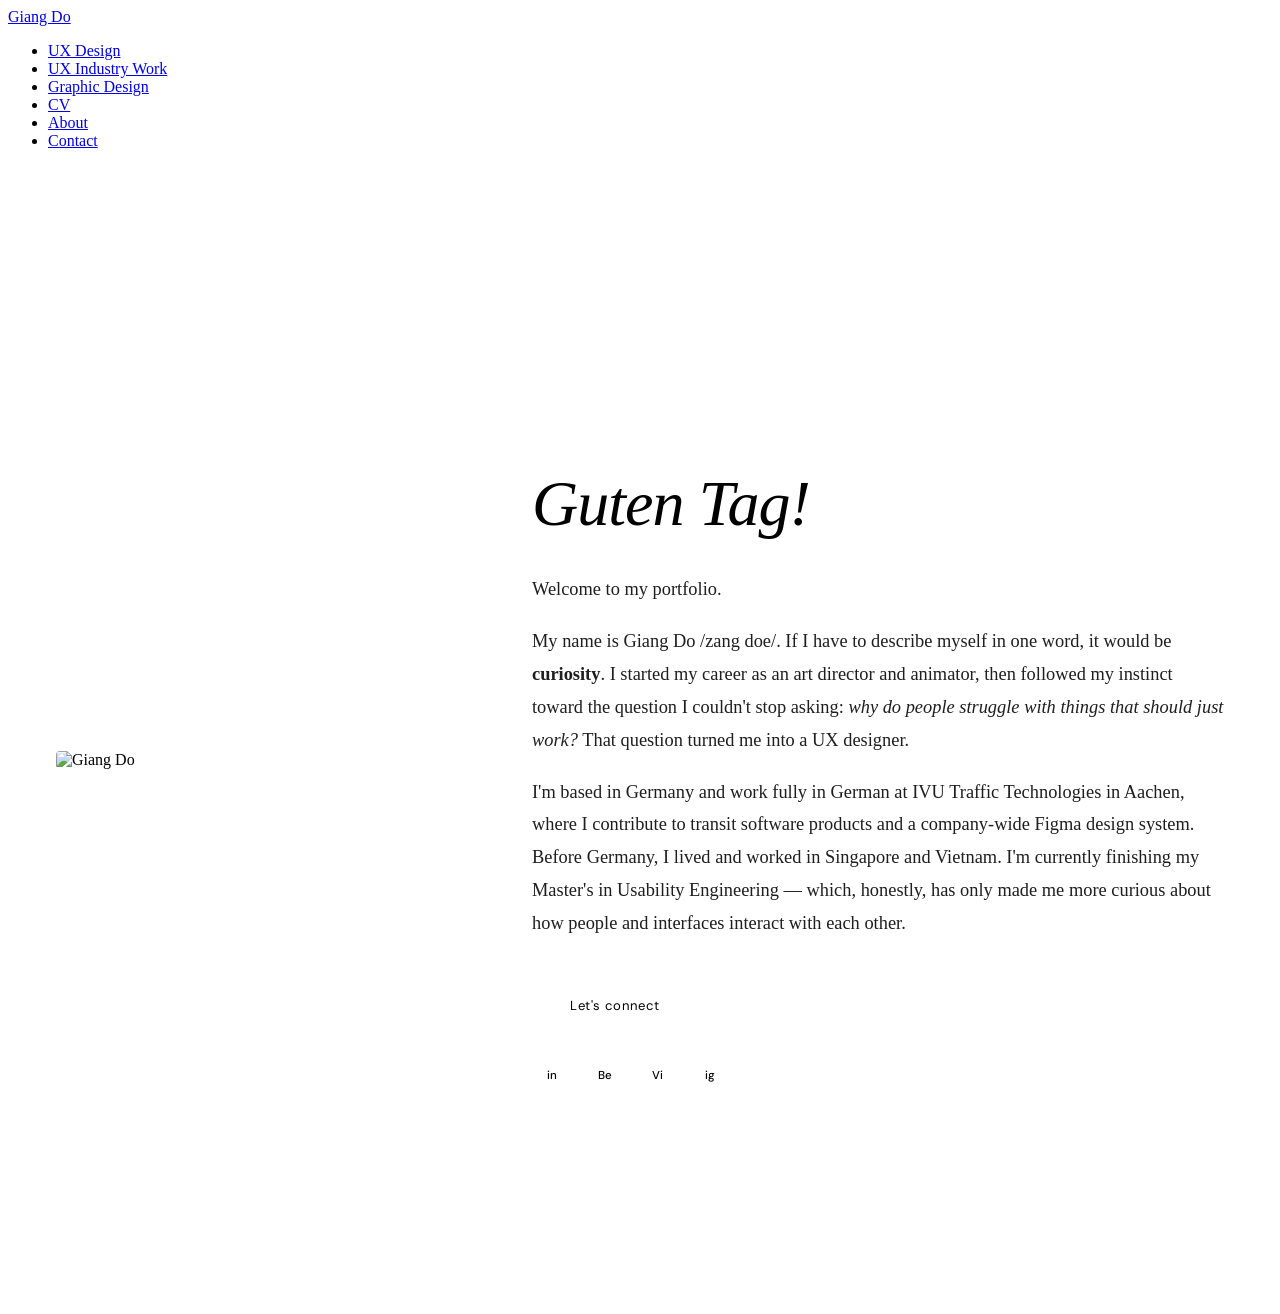
==== about.html @ c2b7c77b "Add files via upload" ====
<!DOCTYPE html>
<html lang="en">

<head>
  <meta charset="UTF-8" />
  <meta name="viewport" content="width=device-width, initial-scale=1.0" />
  <title>About — Giang Do</title>
  <link rel="preconnect" href="https://fonts.googleapis.com" />
  <link rel="preconnect" href="https://fonts.gstatic.com" crossorigin />
  <link
    href="https://fonts.googleapis.com/css2?family=EB+Garamond:ital,wght@0,400;0,500;1,400;1,500&family=DM+Sans:wght@300;400;500&display=swap"
    rel="stylesheet" />
  <link rel="stylesheet" href="style.css" />
  <style>
    body {
      background: var(--blue);
      color: var(--green);
    }

    .about-page {
      min-height: 100vh;
      display: flex;
      align-items: center;
      padding: 9rem 3rem 6rem;
      max-width: 1200px;
      margin: 0 auto;
      gap: 6rem;
    }

    .about-photo {
      flex-shrink: 0;
      width: 380px;
    }

    .about-photo img {
      width: 100%;
      border-radius: 4px;
      display: block;
      object-fit: cover;
    }

    .about-photo-placeholder {
      width: 100%;
      aspect-ratio: 3/4;
      background: rgba(27, 61, 43, 0.08);
      border-radius: 4px;
      display: flex;
      align-items: center;
      justify-content: center;
      font-family: 'DM Sans', sans-serif;
      font-size: 0.8rem;
      opacity: 0.4;
      border: 1px dashed var(--green);
    }

    .about-content {
      flex: 1;
    }

    .about-greeting {
      font-size: clamp(2.5rem, 5vw, 4rem);
      font-weight: 400;
      font-style: italic;
      letter-spacing: -0.015em;
      margin-bottom: 2rem;
      animation: fadeUp 0.8s ease both;
    }

    .about-content p {
      font-size: 1.15rem;
      line-height: 1.78;
      opacity: 0.88;
      margin-bottom: 1.2rem;
      animation: fadeUp 0.9s ease 0.1s both;
    }

    .about-cta {
      margin-top: 2.5rem;
      display: flex;
      flex-direction: column;
      align-items: flex-start;
      gap: 1.5rem;
      animation: fadeUp 0.9s ease 0.2s both;
    }

    .about-btn {
      display: inline-block;
      font-family: 'DM Sans', sans-serif;
      font-size: 0.82rem;
      letter-spacing: 0.03em;
      padding: 1.1rem 2.4rem;
      background: var(--green);
      color: var(--cream);
      text-decoration: none;
      border-radius: 2px;
      transition: opacity 0.2s;
    }

    .about-btn:hover {
      opacity: 0.82;
    }

    .social-icons {
      display: flex;
      gap: 0.8rem;
    }

    .social-icon {
      display: flex;
      align-items: center;
      justify-content: center;
      width: 40px;
      height: 40px;
      background: var(--green);
      color: var(--cream);
      border-radius: 4px;
      text-decoration: none;
      font-family: 'DM Sans', sans-serif;
      font-size: 0.72rem;
      font-weight: 500;
      letter-spacing: 0.02em;
      transition: opacity 0.2s;
    }

    .social-icon:hover {
      opacity: 0.75;
    }

    @media (max-width: 768px) {
      .about-page {
        flex-direction: column;
        gap: 3rem;
        padding: 8rem 1.5rem 4rem;
      }

      .about-photo {
        width: 100%;
      }
    }
  </style>
</head>

<body class="theme-blue">
  <nav id="nav">
    <a href="index.html" class="nav-logo">Giang Do</a>
    <ul class="nav-links">
      <li><a href="index.html#work">UX Design</a></li>
      <li><a href="ux-industry.html">UX Industry Work</a></li>
      <li><a href="graphic-design.html">Graphic Design</a></li>
      <li><a href="cv.html">CV</a></li>
      <li><a href="about.html" class="active">About</a></li>
      <li><a href="contact.html">Contact</a></li>
    </ul>
  </nav>

  <main class="about-page">
    <div class="about-photo">
      <img src="assets/about/giang-profilepic.jpg" alt="Giang Do" />
    </div>

    <div class="about-content">
      <h1 class="about-greeting">Guten Tag!</h1>

      <p>Welcome to my portfolio.</p>

      <p>My name is Giang Do /zang doe/. If I have to describe myself in one word, it would be
        <strong>curiosity</strong>. I started my career as an art director and animator, then followed my instinct
        toward the question I couldn't stop asking: <em>why do people struggle with things that should just work?</em>
        That question turned me into a UX designer.
      </p>

      <p>I'm based in Germany and work fully in German at IVU Traffic Technologies in Aachen, where I contribute to
        transit software products and a company-wide Figma design system. Before Germany, I lived and worked in
        Singapore and Vietnam. I'm currently finishing my Master's in Usability Engineering — which, honestly, has only
        made me more curious about how people and interfaces interact with each other.</p>

      <div class="about-cta">
        <a href="contact.html" class="about-btn">Let's connect</a>

        <div class="social-icons">
          <!-- Replace # with your actual profile URLs -->
          <a href="https://www.linkedin.com/in/giangdo0517" class="social-icon" target="_blank" title="LinkedIn">in</a>

          <a href="https://www.behance.net/giangdo0517" class="social-icon" target="_blank" title="Behance">Be</a>
          <a href="https://vimeo.com/giangdipenguin" class="social-icon" target="_blank" title="Vimeo">Vi</a>
          <a href="https://www.instagram.com/giangdipenguin/" class="social-icon" target="_blank"
            title="Instagram">ig</a>
        </div>
      </div>
    </div>
  </main>

  <script>
    const nav = document.getElementById('nav');
    window.addEventListener('scroll', () => nav.classList.toggle('scrolled', window.scrollY > 60));
  </script>
</body>

</html>
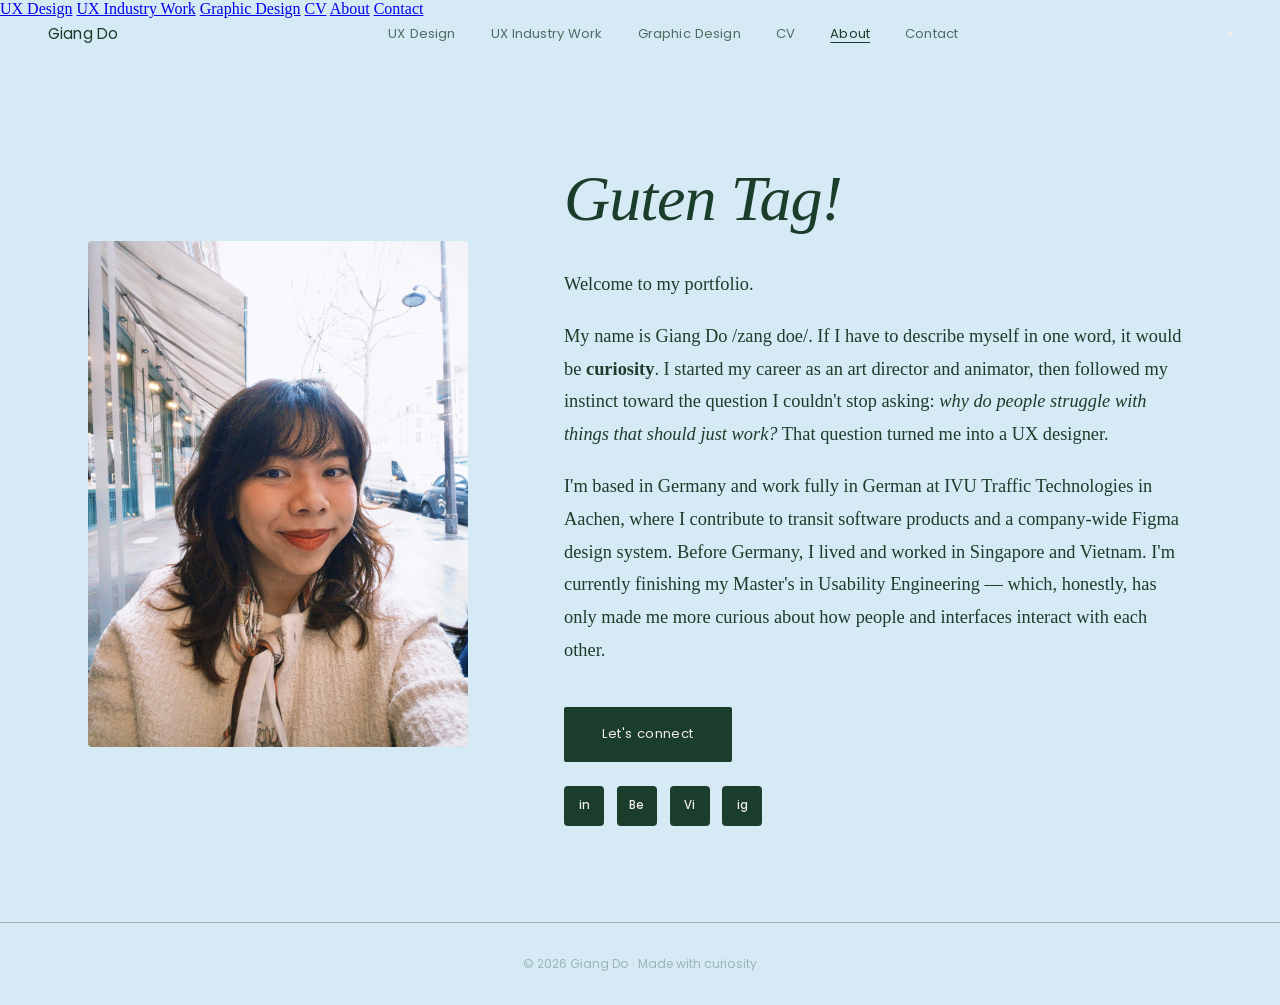
==== commit 317044c7: "Add files via upload" ====
--- a/about.html
+++ b/about.html
@@ -1,145 +1,32 @@
 <!DOCTYPE html>
 <html lang="en">
-
 <head>
-  <meta charset="UTF-8" />
-  <meta name="viewport" content="width=device-width, initial-scale=1.0" />
+  <meta charset="UTF-8"/><meta name="viewport" content="width=device-width,initial-scale=1.0"/>
   <title>About — Giang Do</title>
-  <link rel="preconnect" href="https://fonts.googleapis.com" />
-  <link rel="preconnect" href="https://fonts.gstatic.com" crossorigin />
-  <link
-    href="https://fonts.googleapis.com/css2?family=EB+Garamond:ital,wght@0,400;0,500;1,400;1,500&family=DM+Sans:wght@300;400;500&display=swap"
-    rel="stylesheet" />
-  <link rel="stylesheet" href="style.css" />
+  <link rel="preconnect" href="https://fonts.googleapis.com"/>
+  <link rel="preconnect" href="https://fonts.gstatic.com" crossorigin/>
+  <link href="https://fonts.googleapis.com/css2?family=Marope&family=Poppins:ital,wght@0,300;0,400;0,500;0,600;1,300;1,400&display=swap" rel="stylesheet"/>
+  <link rel="stylesheet" href="style.css"/>
   <style>
-    body {
-      background: var(--blue);
-      color: var(--green);
-    }
-
-    .about-page {
-      min-height: 100vh;
-      display: flex;
-      align-items: center;
-      padding: 9rem 3rem 6rem;
-      max-width: 1200px;
-      margin: 0 auto;
-      gap: 6rem;
-    }
-
-    .about-photo {
-      flex-shrink: 0;
-      width: 380px;
-    }
-
-    .about-photo img {
-      width: 100%;
-      border-radius: 4px;
-      display: block;
-      object-fit: cover;
-    }
-
-    .about-photo-placeholder {
-      width: 100%;
-      aspect-ratio: 3/4;
-      background: rgba(27, 61, 43, 0.08);
-      border-radius: 4px;
-      display: flex;
-      align-items: center;
-      justify-content: center;
-      font-family: 'DM Sans', sans-serif;
-      font-size: 0.8rem;
-      opacity: 0.4;
-      border: 1px dashed var(--green);
-    }
-
-    .about-content {
-      flex: 1;
-    }
-
-    .about-greeting {
-      font-size: clamp(2.5rem, 5vw, 4rem);
-      font-weight: 400;
-      font-style: italic;
-      letter-spacing: -0.015em;
-      margin-bottom: 2rem;
-      animation: fadeUp 0.8s ease both;
-    }
-
-    .about-content p {
-      font-size: 1.15rem;
-      line-height: 1.78;
-      opacity: 0.88;
-      margin-bottom: 1.2rem;
-      animation: fadeUp 0.9s ease 0.1s both;
-    }
-
-    .about-cta {
-      margin-top: 2.5rem;
-      display: flex;
-      flex-direction: column;
-      align-items: flex-start;
-      gap: 1.5rem;
-      animation: fadeUp 0.9s ease 0.2s both;
-    }
-
-    .about-btn {
-      display: inline-block;
-      font-family: 'DM Sans', sans-serif;
-      font-size: 0.82rem;
-      letter-spacing: 0.03em;
-      padding: 1.1rem 2.4rem;
-      background: var(--green);
-      color: var(--cream);
-      text-decoration: none;
-      border-radius: 2px;
-      transition: opacity 0.2s;
-    }
-
-    .about-btn:hover {
-      opacity: 0.82;
-    }
-
-    .social-icons {
-      display: flex;
-      gap: 0.8rem;
-    }
-
-    .social-icon {
-      display: flex;
-      align-items: center;
-      justify-content: center;
-      width: 40px;
-      height: 40px;
-      background: var(--green);
-      color: var(--cream);
-      border-radius: 4px;
-      text-decoration: none;
-      font-family: 'DM Sans', sans-serif;
-      font-size: 0.72rem;
-      font-weight: 500;
-      letter-spacing: 0.02em;
-      transition: opacity 0.2s;
-    }
-
-    .social-icon:hover {
-      opacity: 0.75;
-    }
-
-    @media (max-width: 768px) {
-      .about-page {
-        flex-direction: column;
-        gap: 3rem;
-        padding: 8rem 1.5rem 4rem;
-      }
-
-      .about-photo {
-        width: 100%;
-      }
+    body { background: var(--blue); color: var(--green); }
+    .about-page { min-height:100vh; display:flex; align-items:center; padding:9rem 3rem 6rem; max-width:1200px; margin:0 auto; gap:6rem; }
+    .about-photo { flex-shrink:0; width:380px; }
+    .about-photo img { width:100%; border-radius:4px; display:block; object-fit:cover; }
+    .about-content { flex:1; }
+    .about-greeting { font-size:clamp(2.5rem,5vw,4rem); font-weight:400; font-style:italic; letter-spacing:-0.015em; margin-bottom:2rem; animation:fadeUp 0.8s ease both; }
+    .about-content p { font-size:1.15rem; line-height:1.78; opacity:0.88; margin-bottom:1.2rem; animation:fadeUp 0.9s ease 0.1s both; }
+    .about-cta { margin-top:2.5rem; display:flex; flex-direction:column; align-items:flex-start; gap:1.5rem; animation:fadeUp 0.9s ease 0.2s both; }
+    .about-btn { display:inline-block; font-family:'Poppins',sans-serif; font-size:0.82rem; letter-spacing:0.03em; padding:1.1rem 2.4rem; background:var(--green); color:var(--cream); text-decoration:none; border-radius:2px; transition:opacity 0.2s; }
+    .about-btn:hover { opacity:0.82; }
+    .social-icons { display:flex; gap:0.8rem; flex-wrap:wrap; }
+    .social-icon { display:flex; align-items:center; justify-content:center; width:40px; height:40px; background:var(--green); color:var(--cream); border-radius:4px; text-decoration:none; font-family:'Poppins',sans-serif; font-size:0.72rem; font-weight:500; transition:opacity 0.2s; }
+    .social-icon:hover { opacity:0.75; }
+    @media(max-width:768px){
+      .about-page{flex-direction:column;gap:3rem;padding:8rem 1.5rem 4rem;}
+      .about-photo{width:100%;}
     }
   </style>
 </head>
-
 <body class="theme-blue">
   <nav id="nav">
     <a href="index.html" class="nav-logo">Giang Do</a>
@@ -151,49 +38,58 @@
       <li><a href="about.html" class="active">About</a></li>
       <li><a href="contact.html">Contact</a></li>
     </ul>
+    <button class="nav-hamburger" id="hamburger" aria-label="Open menu">
+      <span></span><span></span><span></span>
+    </button>
   </nav>
-
+  <div class="nav-mobile-overlay" id="mobileMenu">
+    <a href="index.html#work" onclick="closeMenu()">UX Design</a>
+    <a href="ux-industry.html" onclick="closeMenu()">UX Industry Work</a>
+    <a href="graphic-design.html" onclick="closeMenu()">Graphic Design</a>
+    <a href="cv.html" onclick="closeMenu()">CV</a>
+    <a href="about.html" onclick="closeMenu()">About</a>
+    <a href="contact.html" onclick="closeMenu()">Contact</a>
+  </div>
   <main class="about-page">
     <div class="about-photo">
-      <img src="assets/about/giang-profilepic.jpg" alt="Giang Do" />
+      <img src="assets/about/giang-profilepic.jpg" alt="Giang Do"/>
     </div>
-
     <div class="about-content">
       <h1 class="about-greeting">Guten Tag!</h1>
-
       <p>Welcome to my portfolio.</p>
-
-      <p>My name is Giang Do /zang doe/. If I have to describe myself in one word, it would be
-        <strong>curiosity</strong>. I started my career as an art director and animator, then followed my instinct
-        toward the question I couldn't stop asking: <em>why do people struggle with things that should just work?</em>
-        That question turned me into a UX designer.
-      </p>
-
-      <p>I'm based in Germany and work fully in German at IVU Traffic Technologies in Aachen, where I contribute to
-        transit software products and a company-wide Figma design system. Before Germany, I lived and worked in
-        Singapore and Vietnam. I'm currently finishing my Master's in Usability Engineering — which, honestly, has only
-        made me more curious about how people and interfaces interact with each other.</p>
-
+      <p>My name is Giang Do /zang doe/. If I have to describe myself in one word, it would be <strong>curiosity</strong>. I started my career as an art director and animator, then followed my instinct toward the question I couldn't stop asking: <em>why do people struggle with things that should just work?</em> That question turned me into a UX designer.</p>
+      <p>I'm based in Germany and work fully in German at IVU Traffic Technologies in Aachen, where I contribute to transit software products and a company-wide Figma design system. Before Germany, I lived and worked in Singapore and Vietnam. I'm currently finishing my Master's in Usability Engineering — which, honestly, has only made me more curious about how people and interfaces interact with each other.</p>
       <div class="about-cta">
         <a href="contact.html" class="about-btn">Let's connect</a>
-
         <div class="social-icons">
-          <!-- Replace # with your actual profile URLs -->
           <a href="https://www.linkedin.com/in/giangdo0517" class="social-icon" target="_blank" title="LinkedIn">in</a>
-
           <a href="https://www.behance.net/giangdo0517" class="social-icon" target="_blank" title="Behance">Be</a>
           <a href="https://vimeo.com/giangdipenguin" class="social-icon" target="_blank" title="Vimeo">Vi</a>
-          <a href="https://www.instagram.com/giangdipenguin/" class="social-icon" target="_blank"
-            title="Instagram">ig</a>
+          <a href="https://www.instagram.com/giangdipenguin/" class="social-icon" target="_blank" title="Instagram">ig</a>
         </div>
       </div>
     </div>
   </main>
-
+  <footer>© 2026 Giang Do · Made with curiosity</footer>
   <script>
     const nav = document.getElementById('nav');
     window.addEventListener('scroll', () => nav.classList.toggle('scrolled', window.scrollY > 60));
+    const hamburger = document.getElementById('hamburger');
+    const mobileMenu = document.getElementById('mobileMenu');
+    function closeMenu() {
+      hamburger.classList.remove('open');
+      mobileMenu.classList.remove('open');
+      document.body.style.overflow = '';
+    }
+    hamburger.addEventListener('click', () => {
+      const isOpen = mobileMenu.classList.toggle('open');
+      hamburger.classList.toggle('open', isOpen);
+      document.body.style.overflow = isOpen ? 'hidden' : '';
+    });
+    const obs = new IntersectionObserver(entries => entries.forEach(e => {
+      if (e.isIntersecting) { e.target.classList.add('visible'); obs.unobserve(e.target); }
+    }), { threshold: 0.08 });
+    document.querySelectorAll('.fade-up').forEach(el => obs.observe(el));
   </script>
 </body>
-
 </html>
--- a/style.css
+++ b/style.css
@@ -0,0 +1,416 @@
+/* ── FONTS ── */
+@import url('https://fonts.googleapis.com/css2?family=Marope&family=Poppins:ital,wght@0,300;0,400;0,500;0,600;1,300;1,400&display=swap');
+
+/* ── GLOBAL ── */
+:root {
+  --green: #1b3d2b;
+  --cream: #f0ede6;
+  --yellow: #e8ef5a;
+  --blue: #d6eaf5;
+  --purple: #e8e0ff;
+}
+
+*,
+*::before,
+*::after {
+  box-sizing: border-box;
+  margin: 0;
+  padding: 0;
+}
+
+html {
+  scroll-behavior: smooth;
+}
+
+body {
+  font-family: 'Marope', Georgia, serif;
+  overflow-x: hidden;
+}
+
+/* ── NAV ── */
+nav {
+  position: fixed;
+  top: 0;
+  left: 0;
+  right: 0;
+  z-index: 100;
+  display: flex;
+  align-items: center;
+  justify-content: space-between;
+  padding: 1.4rem 3rem;
+  transition: background 0.3s;
+}
+
+.nav-logo {
+  font-family: 'Poppins', sans-serif;
+  font-size: 0.95rem;
+  font-weight: 400;
+  letter-spacing: 0.01em;
+  text-decoration: none;
+}
+
+.nav-links {
+  display: flex;
+  gap: 2.2rem;
+  list-style: none;
+}
+
+.nav-links a {
+  font-family: 'Poppins', sans-serif;
+  text-decoration: none;
+  font-size: 0.82rem;
+  font-weight: 400;
+  letter-spacing: 0.01em;
+  opacity: 0.72;
+  transition: opacity 0.2s;
+}
+
+.nav-links a:hover {
+  opacity: 1;
+}
+
+.nav-links a.active {
+  opacity: 1;
+  text-decoration: underline;
+  text-underline-offset: 4px;
+}
+
+/* nav colour themes */
+.theme-dark .nav-logo,
+.theme-dark .nav-links a {
+  color: var(--cream);
+}
+
+.theme-light .nav-logo,
+.theme-light .nav-links a {
+  color: var(--green);
+}
+
+.theme-dark nav.scrolled {
+  background: rgba(27, 61, 43, 0.93);
+  backdrop-filter: blur(10px);
+}
+
+.theme-yellow nav.scrolled {
+  background: rgba(232, 239, 90, 0.93);
+  backdrop-filter: blur(10px);
+}
+
+.theme-yellow .nav-logo,
+.theme-yellow .nav-links a {
+  color: var(--green);
+}
+
+.theme-cream nav.scrolled {
+  background: rgba(240, 237, 230, 0.95);
+  backdrop-filter: blur(10px);
+}
+
+.theme-cream .nav-logo,
+.theme-cream .nav-links a {
+  color: var(--green);
+}
+
+.theme-blue nav.scrolled {
+  background: rgba(214, 234, 245, 0.95);
+  backdrop-filter: blur(10px);
+}
+
+.theme-blue .nav-logo,
+.theme-blue .nav-links a {
+  color: var(--green);
+}
+
+.theme-purple nav.scrolled {
+  background: rgba(232, 224, 255, 0.95);
+  backdrop-filter: blur(10px);
+}
+
+.theme-purple .nav-logo,
+.theme-purple .nav-links a {
+  color: var(--green);
+}
+
+/* ── CASE HERO ── */
+.case-hero {
+  min-height: 58vh;
+  display: flex;
+  flex-direction: column;
+  align-items: flex-start;
+  justify-content: flex-end;
+  padding: 9rem 3rem 3.5rem;
+}
+
+.case-subtitle {
+  font-family: 'Poppins', sans-serif;
+  font-size: 0.78rem;
+  letter-spacing: 0.14em;
+  text-transform: uppercase;
+  opacity: 0.45;
+  margin-bottom: 0.9rem;
+  animation: fadeUp 0.6s ease both;
+}
+
+.case-title-text {
+  font-size: clamp(3.2rem, 7vw, 6.5rem);
+  font-weight: 400;
+  line-height: 1.05;
+  letter-spacing: -0.02em;
+  animation: fadeUp 0.8s ease both;
+}
+
+/* ── MARQUEE ── */
+.marquee-wrapper {
+  overflow: hidden;
+  width: 100%;
+  padding: 1.4rem 0;
+  border-top: 1px solid currentColor;
+  border-bottom: 1px solid currentColor;
+  opacity: 0.2;
+  margin: 2rem 0;
+}
+
+.marquee-track {
+  display: flex;
+  white-space: nowrap;
+  animation: marquee 22s linear infinite;
+}
+
+.marquee-item {
+  font-size: clamp(1.8rem, 3.5vw, 3rem);
+  font-weight: 400;
+  padding-right: 2.5rem;
+  flex-shrink: 0;
+  letter-spacing: -0.01em;
+}
+
+@keyframes marquee {
+  from {
+    transform: translateX(0);
+  }
+
+  to {
+    transform: translateX(-50%);
+  }
+}
+
+/* ── INTRO ── */
+.case-intro {
+  padding: 5rem 3rem;
+  display: grid;
+  grid-template-columns: 1fr 2fr;
+  gap: 5rem;
+  max-width: 1200px;
+  margin: 0 auto;
+}
+
+.meta-item {
+  margin-bottom: 1.6rem;
+}
+
+.meta-label {
+  font-family: 'Poppins', sans-serif;
+  font-size: 0.68rem;
+  letter-spacing: 0.12em;
+  text-transform: uppercase;
+  opacity: 0.45;
+  margin-bottom: 0.35rem;
+}
+
+.meta-value {
+  font-size: 1.05rem;
+  line-height: 1.55;
+}
+
+:root {
+  --body-size-value: 1.15;
+}
+
+.case-description p {
+  font-size: calc((var(--body-size-value) - 1) * 1.2vw + 1rem);
+  line-height: 1.8;
+  opacity: 0.88;
+}
+
+.case-description p+p {
+  margin-top: 1.3rem;
+}
+
+/* ── IMAGES ── */
+.case-images {
+  padding: 0 3rem 3rem;
+  max-width: 1200px;
+  margin: 0 auto;
+  display: flex;
+  flex-direction: column;
+  gap: 0;
+}
+
+.case-img-full {
+  width: 100%;
+}
+
+.case-img-full img {
+  width: 100%;
+  border-radius: 0;
+  display: block;
+}
+
+.img-placeholder {
+  width: 100%;
+  aspect-ratio: 16/9;
+  border-radius: 0;
+  display: flex;
+  align-items: center;
+  justify-content: center;
+  font-family: 'Poppins', sans-serif;
+  font-size: 0.8rem;
+  letter-spacing: 0.06em;
+  opacity: 0.22;
+  border: 1px dashed currentColor;
+}
+
+.img-caption {
+  font-family: 'Poppins', sans-serif;
+  font-size: 0.7rem;
+  letter-spacing: 0.07em;
+  text-transform: uppercase;
+  opacity: 0.36;
+  margin-top: 0.6rem;
+}
+
+.img-row {
+  display: grid;
+  grid-template-columns: 1fr 1fr;
+  gap: 0;
+}
+
+/* ── NEXT PROJECT ── */
+.next-project {
+  padding: 5rem 3rem;
+  border-top: 1px solid currentColor;
+  display: flex;
+  justify-content: space-between;
+  align-items: center;
+}
+
+.next-label {
+  font-family: 'Poppins', sans-serif;
+  font-size: 0.68rem;
+  letter-spacing: 0.12em;
+  text-transform: uppercase;
+  opacity: 0.4;
+  margin-bottom: 0.5rem;
+}
+
+.next-title {
+  font-size: 2.2rem;
+  font-family: Arial, Helvetica, sans-serif;
+  font-style: italic;
+  font-weight: 200;
+  letter-spacing: -0.01em;
+
+}
+
+.next-link {
+  text-decoration: none;
+  transition: opacity 0.2s;
+}
+
+.next-link:hover {
+  opacity: 0.6;
+}
+
+/* ── FOOTER ── */
+footer {
+  font-family: 'Poppins', sans-serif;
+  text-align: center;
+  padding: 2rem;
+  font-size: 0.76rem;
+  opacity: 0.3;
+  border-top: 1px solid currentColor;
+}
+
+/* ── BUTTONS ── */
+.btn {
+  display: inline-block;
+  font-family: 'Poppins', sans-serif;
+  font-size: 0.82rem;
+  letter-spacing: 0.03em;
+  padding: 1rem 2.2rem;
+  border: none;
+  cursor: pointer;
+  text-decoration: none;
+  border-radius: 2px;
+  transition: opacity 0.2s;
+}
+
+.btn:hover {
+  opacity: 0.82;
+}
+
+.btn-solid {
+  background: var(--green);
+  color: var(--cream);
+}
+
+/* ── ANIMATIONS ── */
+@keyframes fadeUp {
+  from {
+    opacity: 0;
+    transform: translateY(24px);
+  }
+
+  to {
+    opacity: 1;
+    transform: translateY(0);
+  }
+}
+
+.fade-up {
+  opacity: 0;
+  transform: translateY(20px);
+  transition: opacity 0.7s ease, transform 0.7s ease;
+}
+
+.fade-up.visible {
+  opacity: 1;
+  transform: translateY(0);
+}
+
+/* ── RESPONSIVE ── */
+@media (max-width: 768px) {
+  nav {
+    padding: 1.2rem 1.5rem;
+  }
+
+  .nav-links {
+    gap: 1rem;
+  }
+
+  .nav-links a {
+    font-size: 0.72rem;
+  }
+
+  .case-hero {
+    padding: 8rem 1.5rem 3rem;
+  }
+
+  .case-intro {
+    grid-template-columns: 1fr;
+    gap: 2rem;
+    padding: 3rem 1.5rem;
+  }
+
+  .case-images {
+    padding: 0 1.5rem 2rem;
+  }
+
+  .img-row {
+    grid-template-columns: 1fr;
+  }
+
+  .next-project {
+    padding: 3rem 1.5rem;
+  }
+}
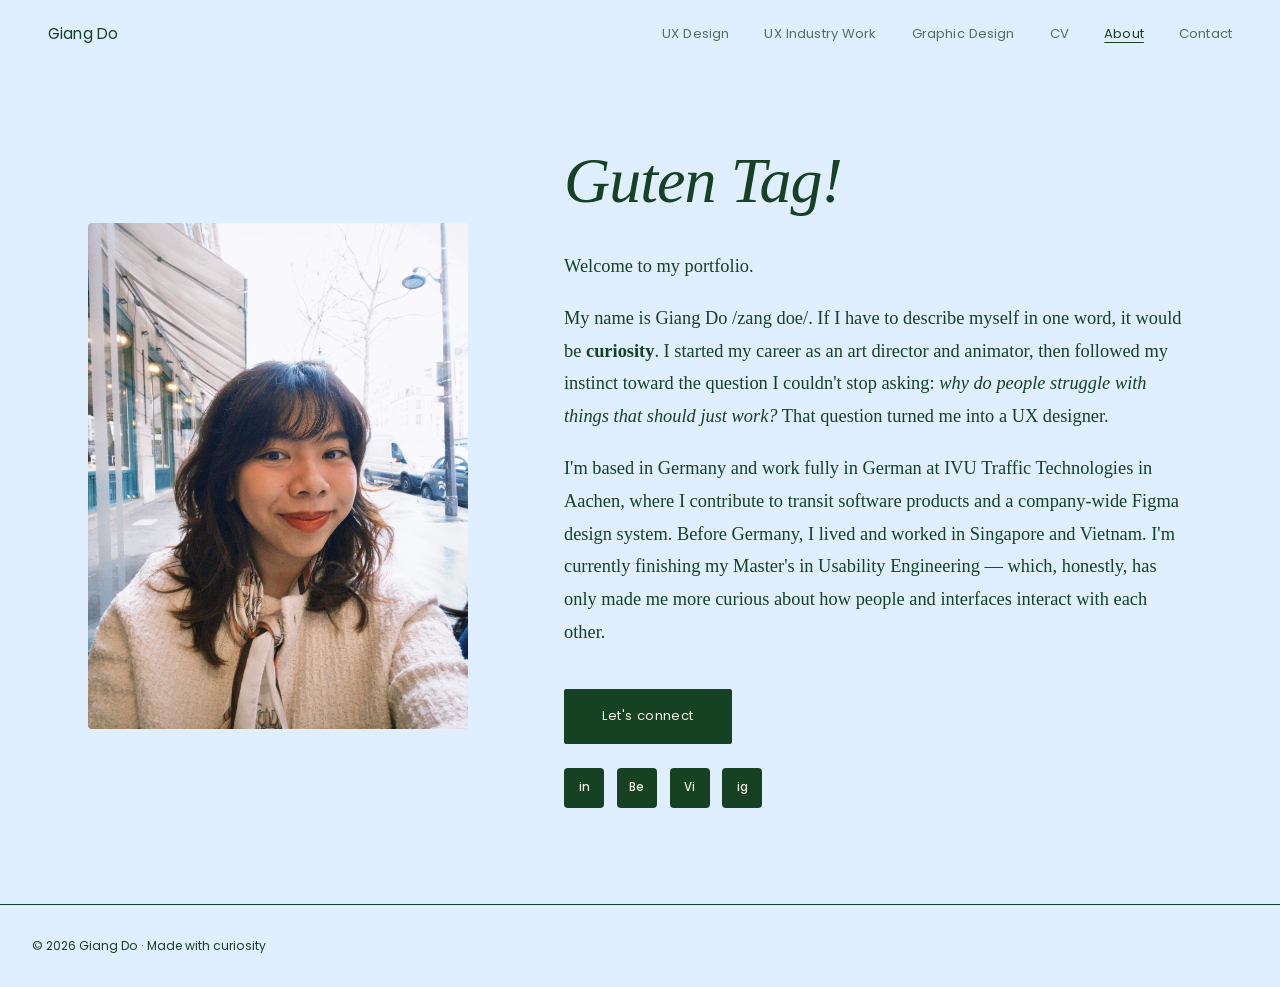
==== commit fde49f1e: "Add files via upload" ====
--- a/about.html
+++ b/about.html
@@ -43,6 +43,11 @@
     </button>
   </nav>
   <div class="nav-mobile-overlay" id="mobileMenu">
+    <button class="nav-overlay-close" onclick="closeMenu()" aria-label="Close menu">
+      <svg viewBox="0 0 24 24" fill="none" stroke="currentColor" stroke-width="2" stroke-linecap="round">
+        <line x1="18" y1="6" x2="6" y2="18"/><line x1="6" y1="6" x2="18" y2="18"/>
+      </svg>
+    </button>
     <a href="index.html#work" onclick="closeMenu()">UX Design</a>
     <a href="ux-industry.html" onclick="closeMenu()">UX Industry Work</a>
     <a href="graphic-design.html" onclick="closeMenu()">Graphic Design</a>
--- a/style.css
+++ b/style.css
@@ -3,10 +3,10 @@
 
 /* ── GLOBAL ── */
 :root {
-  --green: #1b3d2b;
+  --green: #164123;
   --cream: #f0ede6;
-  --yellow: #e8ef5a;
-  --blue: #d6eaf5;
+  --yellow: #EDF581;
+  --blue: #E0EFFF;
   --purple: #e8e0ff;
 }
 
@@ -87,12 +87,12 @@
 }
 
 .theme-dark nav.scrolled {
-  background: rgba(27, 61, 43, 0.93);
+  background: #164123;
   backdrop-filter: blur(10px);
 }
 
 .theme-yellow nav.scrolled {
-  background: rgba(232, 239, 90, 0.93);
+  background: #EDF581;
   backdrop-filter: blur(10px);
 }
 
@@ -102,7 +102,7 @@
 }
 
 .theme-cream nav.scrolled {
-  background: rgba(240, 237, 230, 0.95);
+  background: #f0ede6;
   backdrop-filter: blur(10px);
 }
 
@@ -122,7 +122,7 @@
 }
 
 .theme-purple nav.scrolled {
-  background: rgba(232, 224, 255, 0.95);
+  background: #E0EFFF;
   backdrop-filter: blur(10px);
 }
 
@@ -285,49 +285,98 @@
   gap: 0;
 }
 
-/* ── NEXT PROJECT ── */
+/* ── NEXT / PREV PROJECT NAVIGATION ── */
 .next-project {
-  padding: 5rem 3rem;
+  padding: 0;
   border-top: 1px solid currentColor;
-  display: flex;
-  justify-content: space-between;
+  display: grid;
+  grid-template-columns: 1fr 1fr;
+}
+
+/* each nav item */
+.proj-nav-item {
+  display: flex;
   align-items: center;
-}
-
-.next-label {
-  font-family: 'Poppins', sans-serif;
-  font-size: 0.68rem;
-  letter-spacing: 0.12em;
+  gap: 1.2rem;
+  padding: 2.8rem 3rem;
+  text-decoration: none;
+  transition: background 0.25s;
+  color: inherit;
+}
+
+.proj-nav-item:first-child {
+  border-right: 1px solid currentColor;
+}
+
+.proj-nav-item:hover {
+  opacity: 0.7;
+}
+
+.proj-nav-arrow {
+  font-family: 'Poppins', sans-serif;
+  font-size: 1.4rem;
+  font-weight: 300;
+  opacity: 0.5;
+  flex-shrink: 0;
+  line-height: 1;
+}
+
+.proj-nav-text {
+  display: flex;
+  flex-direction: column;
+  gap: 0.25rem;
+}
+
+.proj-nav-label {
+  font-family: 'Poppins', sans-serif;
+  font-size: 0.62rem;
+  letter-spacing: 0.14em;
   text-transform: uppercase;
-  opacity: 0.4;
-  margin-bottom: 0.5rem;
-}
-
-.next-title {
-  font-size: 2.2rem;
-  font-family: Arial, Helvetica, sans-serif;
-  font-style: italic;
-  font-weight: 200;
+  opacity: 0.38;
+}
+
+.proj-nav-title {
+  font-family: 'Marope', Georgia, serif;
+  font-size: clamp(1.2rem, 2.2vw, 1.8rem);
+  font-weight: 400;
   letter-spacing: -0.01em;
-
-}
-
-.next-link {
-  text-decoration: none;
-  transition: opacity 0.2s;
-}
-
-.next-link:hover {
-  opacity: 0.6;
+  line-height: 1.1;
+}
+
+/* right-aligned "next" item */
+.proj-nav-item.next {
+  flex-direction: row-reverse;
+  text-align: right;
+}
+
+/* colour inheritance — text always matches page theme */
+.theme-dark .proj-nav-item {
+  color: var(--cream);
+}
+
+.theme-yellow .proj-nav-item {
+  color: var(--green);
+}
+
+.theme-cream .proj-nav-item {
+  color: var(--green);
+}
+
+.theme-blue .proj-nav-item {
+  color: var(--green);
+}
+
+.theme-purple .proj-nav-item {
+  color: var(--green);
 }
 
 /* ── FOOTER ── */
 footer {
   font-family: 'Poppins', sans-serif;
-  text-align: center;
+  text-align: left;
   padding: 2rem;
   font-size: 0.76rem;
-  opacity: 0.3;
+  opacity: 1;
   border-top: 1px solid currentColor;
 }
 
@@ -378,30 +427,189 @@
   transform: translateY(0);
 }
 
-/* ── RESPONSIVE ── */
+/* ══════════════════════════════════════
+   HAMBURGER NAV
+══════════════════════════════════════ */
+.nav-hamburger {
+  display: none;
+  flex-direction: column;
+  gap: 5px;
+  cursor: pointer;
+  background: none;
+  border: none;
+  padding: 4px;
+  z-index: 200;
+}
+
+.nav-hamburger span {
+  display: block;
+  width: 24px;
+  height: 2px;
+  background: currentColor;
+  border-radius: 2px;
+  transition: transform 0.3s, opacity 0.3s;
+  transform-origin: center;
+}
+
+/* open state — becomes X */
+.nav-hamburger.open span:nth-child(1) {
+  transform: translateY(7px) rotate(45deg);
+}
+
+.nav-hamburger.open span:nth-child(2) {
+  opacity: 0;
+  transform: scaleX(0);
+}
+
+.nav-hamburger.open span:nth-child(3) {
+  transform: translateY(-7px) rotate(-45deg);
+}
+
+/* mobile overlay menu */
+.nav-mobile-overlay {
+  display: none;
+  position: fixed;
+  inset: 0;
+  z-index: 150;
+  flex-direction: column;
+  align-items: center;
+  justify-content: center;
+  gap: 2.2rem;
+}
+
+.nav-mobile-overlay.open {
+  display: flex;
+}
+
+/* close button inside overlay */
+.nav-overlay-close {
+  position: absolute;
+  top: 1.4rem;
+  right: 1.5rem;
+  background: none;
+  border: none;
+  cursor: pointer;
+  padding: 4px;
+  line-height: 1;
+  color: inherit;
+  opacity: 0.6;
+  transition: opacity 0.2s;
+}
+
+.nav-overlay-close:hover {
+  opacity: 1;
+}
+
+.nav-overlay-close svg {
+  display: block;
+  width: 24px;
+  height: 24px;
+}
+
+/* theme-based overlay colours */
+.theme-yellow .nav-mobile-overlay,
+.theme-cream .nav-mobile-overlay {
+  background: var(--yellow);
+}
+
+body.theme-yellow .nav-mobile-overlay {
+  background: #EDF278;
+}
+
+body:not([class*="theme"]) .nav-mobile-overlay {
+  background: #EDF278;
+}
+
+.theme-dark .nav-mobile-overlay {
+  background: var(--green);
+}
+
+.theme-blue .nav-mobile-overlay {
+  background: var(--blue);
+}
+
+.theme-purple .nav-mobile-overlay {
+  background: var(--purple);
+}
+
+.theme-cream .nav-mobile-overlay {
+  background: var(--cream);
+}
+
+.nav-mobile-overlay a {
+  font-family: 'Marope', Georgia, serif;
+  font-size: clamp(1.8rem, 8vw, 2.8rem);
+  font-weight: 400;
+  text-decoration: none;
+  letter-spacing: -0.01em;
+  opacity: 0.85;
+  transition: opacity 0.2s;
+}
+
+.nav-mobile-overlay a:hover {
+  opacity: 1;
+}
+
+/* colour for overlay links */
+.theme-dark .nav-mobile-overlay a {
+  color: var(--cream);
+}
+
+.theme-yellow .nav-mobile-overlay a,
+.theme-cream .nav-mobile-overlay a,
+.theme-blue .nav-mobile-overlay a,
+.theme-purple .nav-mobile-overlay a {
+  color: var(--green);
+}
+
+/* hamburger button colour */
+.theme-dark .nav-hamburger {
+  color: var(--cream);
+}
+
+.theme-yellow .nav-hamburger,
+.theme-cream .nav-hamburger,
+.theme-blue .nav-hamburger,
+.theme-purple .nav-hamburger {
+  color: var(--green);
+}
+
+/* ══════════════════════════════════════
+   RESPONSIVE — TABLET & MOBILE
+══════════════════════════════════════ */
 @media (max-width: 768px) {
+
+  /* ── Nav ── */
   nav {
     padding: 1.2rem 1.5rem;
   }
 
   .nav-links {
-    gap: 1rem;
-  }
-
-  .nav-links a {
-    font-size: 0.72rem;
-  }
-
+    display: none;
+    /* hidden — replaced by overlay */
+  }
+
+  .nav-hamburger {
+    display: flex;
+  }
+
+  /* ── Hero ── */
   .case-hero {
     padding: 8rem 1.5rem 3rem;
   }
 
+  .case-title-text {
+    font-size: clamp(2.4rem, 10vw, 4rem);
+  }
+
+  /* ── Case intro ── */
   .case-intro {
     grid-template-columns: 1fr;
     gap: 2rem;
     padding: 3rem 1.5rem;
   }
 
+  /* ── Images ── */
   .case-images {
     padding: 0 1.5rem 2rem;
   }
@@ -410,7 +618,64 @@
     grid-template-columns: 1fr;
   }
 
+  /* ── Next/Prev nav ── */
   .next-project {
-    padding: 3rem 1.5rem;
+    grid-template-columns: 1fr;
+  }
+
+  .proj-nav-item:first-child {
+    border-right: none;
+    border-bottom: 1px solid currentColor;
+  }
+
+  .proj-nav-item {
+    padding: 2rem 1.5rem;
+  }
+
+  .proj-nav-title {
+    font-size: 1.2rem;
+  }
+}
+
+/* ── Homepage specific mobile ── */
+@media (max-width: 768px) {
+
+  /* hero two-col → single col */
+  .hero-inner {
+    grid-template-columns: 1fr;
+    gap: 2rem;
+    padding-top: 7rem;
+    padding-bottom: 8rem;
+  }
+
+  .hero {
+    padding: 0 1.5rem;
+  }
+
+  .hero-heading {
+    font-size: clamp(2.4rem, 9vw, 3.5rem);
+  }
+
+  .hero-bio p {
+    font-size: 1.1rem;
+    line-height: 1.6;
+  }
+
+  /* project grid → 1 column */
+  .project-grid {
+    grid-template-columns: 1fr;
+    gap: 1rem;
+  }
+
+  .project-card img {
+    aspect-ratio: 16/10;
+  }
+
+  .selected-work {
+    padding: 3.5rem 1.5rem 5rem;
+  }
+
+  .section-header h2 {
+    font-size: 2rem;
   }
 }
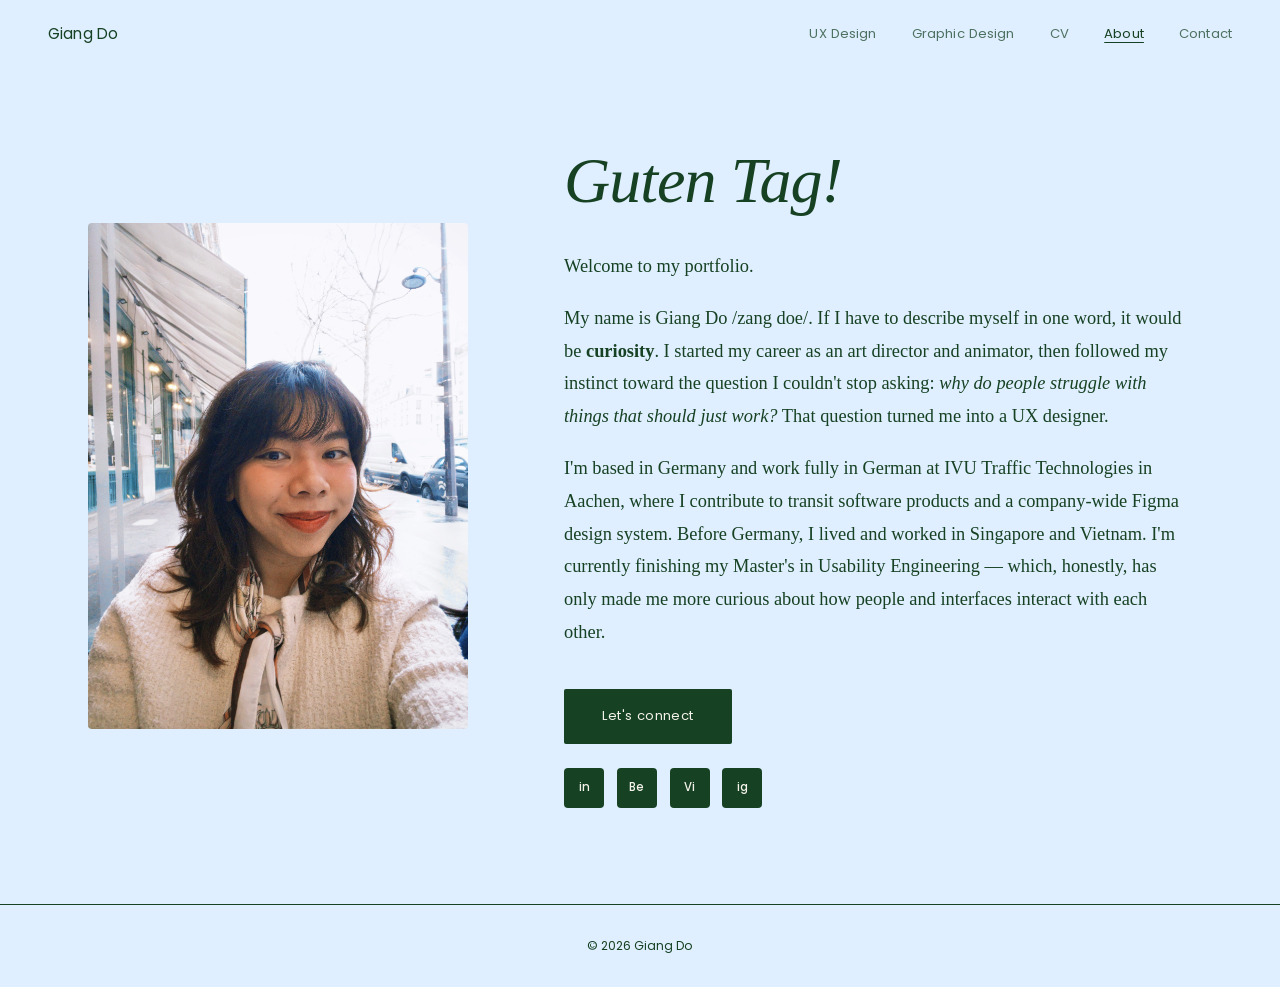
==== commit 7f2e3052: "Add files via upload" ====
--- a/about.html
+++ b/about.html
@@ -1,38 +1,137 @@
 <!DOCTYPE html>
 <html lang="en">
+
 <head>
-  <meta charset="UTF-8"/><meta name="viewport" content="width=device-width,initial-scale=1.0"/>
+  <meta charset="UTF-8" />
+  <meta name="viewport" content="width=device-width,initial-scale=1.0" />
   <title>About — Giang Do</title>
-  <link rel="preconnect" href="https://fonts.googleapis.com"/>
-  <link rel="preconnect" href="https://fonts.gstatic.com" crossorigin/>
-  <link href="https://fonts.googleapis.com/css2?family=Marope&family=Poppins:ital,wght@0,300;0,400;0,500;0,600;1,300;1,400&display=swap" rel="stylesheet"/>
-  <link rel="stylesheet" href="style.css"/>
+  <link rel="preconnect" href="https://fonts.googleapis.com" />
+  <link rel="preconnect" href="https://fonts.gstatic.com" crossorigin />
+  <link
+    href="https://fonts.googleapis.com/css2?family=Marope&family=Poppins:ital,wght@0,300;0,400;0,500;0,600;1,300;1,400&display=swap"
+    rel="stylesheet" />
+  <link rel="stylesheet" href="style.css" />
   <style>
-    body { background: var(--blue); color: var(--green); }
-    .about-page { min-height:100vh; display:flex; align-items:center; padding:9rem 3rem 6rem; max-width:1200px; margin:0 auto; gap:6rem; }
-    .about-photo { flex-shrink:0; width:380px; }
-    .about-photo img { width:100%; border-radius:4px; display:block; object-fit:cover; }
-    .about-content { flex:1; }
-    .about-greeting { font-size:clamp(2.5rem,5vw,4rem); font-weight:400; font-style:italic; letter-spacing:-0.015em; margin-bottom:2rem; animation:fadeUp 0.8s ease both; }
-    .about-content p { font-size:1.15rem; line-height:1.78; opacity:0.88; margin-bottom:1.2rem; animation:fadeUp 0.9s ease 0.1s both; }
-    .about-cta { margin-top:2.5rem; display:flex; flex-direction:column; align-items:flex-start; gap:1.5rem; animation:fadeUp 0.9s ease 0.2s both; }
-    .about-btn { display:inline-block; font-family:'Poppins',sans-serif; font-size:0.82rem; letter-spacing:0.03em; padding:1.1rem 2.4rem; background:var(--green); color:var(--cream); text-decoration:none; border-radius:2px; transition:opacity 0.2s; }
-    .about-btn:hover { opacity:0.82; }
-    .social-icons { display:flex; gap:0.8rem; flex-wrap:wrap; }
-    .social-icon { display:flex; align-items:center; justify-content:center; width:40px; height:40px; background:var(--green); color:var(--cream); border-radius:4px; text-decoration:none; font-family:'Poppins',sans-serif; font-size:0.72rem; font-weight:500; transition:opacity 0.2s; }
-    .social-icon:hover { opacity:0.75; }
-    @media(max-width:768px){
-      .about-page{flex-direction:column;gap:3rem;padding:8rem 1.5rem 4rem;}
-      .about-photo{width:100%;}
+    body {
+      background: var(--blue);
+      color: var(--green);
+    }
+
+    .about-page {
+      min-height: 100vh;
+      display: flex;
+      align-items: center;
+      padding: 9rem 3rem 6rem;
+      max-width: 1200px;
+      margin: 0 auto;
+      gap: 6rem;
+    }
+
+    .about-photo {
+      flex-shrink: 0;
+      width: 380px;
+    }
+
+    .about-photo img {
+      width: 100%;
+      border-radius: 4px;
+      display: block;
+      object-fit: cover;
+    }
+
+    .about-content {
+      flex: 1;
+    }
+
+    .about-greeting {
+      font-size: clamp(2.5rem, 5vw, 4rem);
+      font-weight: 400;
+      font-style: italic;
+      letter-spacing: -0.015em;
+      margin-bottom: 2rem;
+      animation: fadeUp 0.8s ease both;
+    }
+
+    .about-content p {
+      font-size: 1.15rem;
+      line-height: 1.78;
+      opacity: 0.88;
+      margin-bottom: 1.2rem;
+      animation: fadeUp 0.9s ease 0.1s both;
+    }
+
+    .about-cta {
+      margin-top: 2.5rem;
+      display: flex;
+      flex-direction: column;
+      align-items: flex-start;
+      gap: 1.5rem;
+      animation: fadeUp 0.9s ease 0.2s both;
+    }
+
+    .about-btn {
+      display: inline-block;
+      font-family: 'Poppins', sans-serif;
+      font-size: 0.82rem;
+      letter-spacing: 0.03em;
+      padding: 1.1rem 2.4rem;
+      background: var(--green);
+      color: var(--cream);
+      text-decoration: none;
+      border-radius: 2px;
+      transition: opacity 0.2s;
+    }
+
+    .about-btn:hover {
+      opacity: 0.82;
+    }
+
+    .social-icons {
+      display: flex;
+      gap: 0.8rem;
+      flex-wrap: wrap;
+    }
+
+    .social-icon {
+      display: flex;
+      align-items: center;
+      justify-content: center;
+      width: 40px;
+      height: 40px;
+      background: var(--green);
+      color: var(--cream);
+      border-radius: 4px;
+      text-decoration: none;
+      font-family: 'Poppins', sans-serif;
+      font-size: 0.72rem;
+      font-weight: 500;
+      transition: opacity 0.2s;
+    }
+
+    .social-icon:hover {
+      opacity: 0.75;
+    }
+
+    @media(max-width:768px) {
+      .about-page {
+        flex-direction: column;
+        gap: 3rem;
+        padding: 8rem 1.5rem 4rem;
+      }
+
+      .about-photo {
+        width: 100%;
+      }
     }
   </style>
 </head>
+
 <body class="theme-blue">
   <nav id="nav">
     <a href="index.html" class="nav-logo">Giang Do</a>
     <ul class="nav-links">
       <li><a href="index.html#work">UX Design</a></li>
-      <li><a href="ux-industry.html">UX Industry Work</a></li>
+      <!-- <li><a href="ux-industry.html">UX Industry Work</a></li> -->
       <li><a href="graphic-design.html">Graphic Design</a></li>
       <li><a href="cv.html">CV</a></li>
       <li><a href="about.html" class="active">About</a></li>
@@ -45,11 +144,12 @@
   <div class="nav-mobile-overlay" id="mobileMenu">
     <button class="nav-overlay-close" onclick="closeMenu()" aria-label="Close menu">
       <svg viewBox="0 0 24 24" fill="none" stroke="currentColor" stroke-width="2" stroke-linecap="round">
-        <line x1="18" y1="6" x2="6" y2="18"/><line x1="6" y1="6" x2="18" y2="18"/>
+        <line x1="18" y1="6" x2="6" y2="18" />
+        <line x1="6" y1="6" x2="18" y2="18" />
       </svg>
     </button>
     <a href="index.html#work" onclick="closeMenu()">UX Design</a>
-    <a href="ux-industry.html" onclick="closeMenu()">UX Industry Work</a>
+    <!-- <a href="ux-industry.html" onclick="closeMenu()">UX Industry Work</a> -->
     <a href="graphic-design.html" onclick="closeMenu()">Graphic Design</a>
     <a href="cv.html" onclick="closeMenu()">CV</a>
     <a href="about.html" onclick="closeMenu()">About</a>
@@ -57,25 +157,32 @@
   </div>
   <main class="about-page">
     <div class="about-photo">
-      <img src="assets/about/giang-profilepic.jpg" alt="Giang Do"/>
+      <img src="assets/about/giang-profilepic.jpg" alt="Giang Do" />
     </div>
     <div class="about-content">
       <h1 class="about-greeting">Guten Tag!</h1>
       <p>Welcome to my portfolio.</p>
-      <p>My name is Giang Do /zang doe/. If I have to describe myself in one word, it would be <strong>curiosity</strong>. I started my career as an art director and animator, then followed my instinct toward the question I couldn't stop asking: <em>why do people struggle with things that should just work?</em> That question turned me into a UX designer.</p>
-      <p>I'm based in Germany and work fully in German at IVU Traffic Technologies in Aachen, where I contribute to transit software products and a company-wide Figma design system. Before Germany, I lived and worked in Singapore and Vietnam. I'm currently finishing my Master's in Usability Engineering — which, honestly, has only made me more curious about how people and interfaces interact with each other.</p>
+      <p>My name is Giang Do /zang doe/. If I have to describe myself in one word, it would be
+        <strong>curiosity</strong>. I started my career as an art director and animator, then followed my instinct
+        toward the question I couldn't stop asking: <em>why do people struggle with things that should just work?</em>
+        That question turned me into a UX designer.</p>
+      <p>I'm based in Germany and work fully in German at IVU Traffic Technologies in Aachen, where I contribute to
+        transit software products and a company-wide Figma design system. Before Germany, I lived and worked in
+        Singapore and Vietnam. I'm currently finishing my Master's in Usability Engineering — which, honestly, has only
+        made me more curious about how people and interfaces interact with each other.</p>
       <div class="about-cta">
         <a href="contact.html" class="about-btn">Let's connect</a>
         <div class="social-icons">
           <a href="https://www.linkedin.com/in/giangdo0517" class="social-icon" target="_blank" title="LinkedIn">in</a>
           <a href="https://www.behance.net/giangdo0517" class="social-icon" target="_blank" title="Behance">Be</a>
           <a href="https://vimeo.com/giangdipenguin" class="social-icon" target="_blank" title="Vimeo">Vi</a>
-          <a href="https://www.instagram.com/giangdipenguin/" class="social-icon" target="_blank" title="Instagram">ig</a>
+          <a href="https://www.instagram.com/giangdipenguin/" class="social-icon" target="_blank"
+            title="Instagram">ig</a>
         </div>
       </div>
     </div>
   </main>
-  <footer>© 2026 Giang Do · Made with curiosity</footer>
+  <footer>© 2026 Giang Do</footer>
   <script>
     const nav = document.getElementById('nav');
     window.addEventListener('scroll', () => nav.classList.toggle('scrolled', window.scrollY > 60));
@@ -97,4 +204,5 @@
     document.querySelectorAll('.fade-up').forEach(el => obs.observe(el));
   </script>
 </body>
+
 </html>
--- a/style.css
+++ b/style.css
@@ -4,9 +4,9 @@
 /* ── GLOBAL ── */
 :root {
   --green: #164123;
-  --cream: #f0ede6;
-  --yellow: #EDF581;
-  --blue: #E0EFFF;
+  --cream: #F4F2EA;
+  --yellow: #EFF483;
+  --blue: #DFEFFF;
   --purple: #e8e0ff;
 }
 
@@ -373,7 +373,7 @@
 /* ── FOOTER ── */
 footer {
   font-family: 'Poppins', sans-serif;
-  text-align: left;
+  text-align: center;
   padding: 2rem;
   font-size: 0.76rem;
   opacity: 1;
